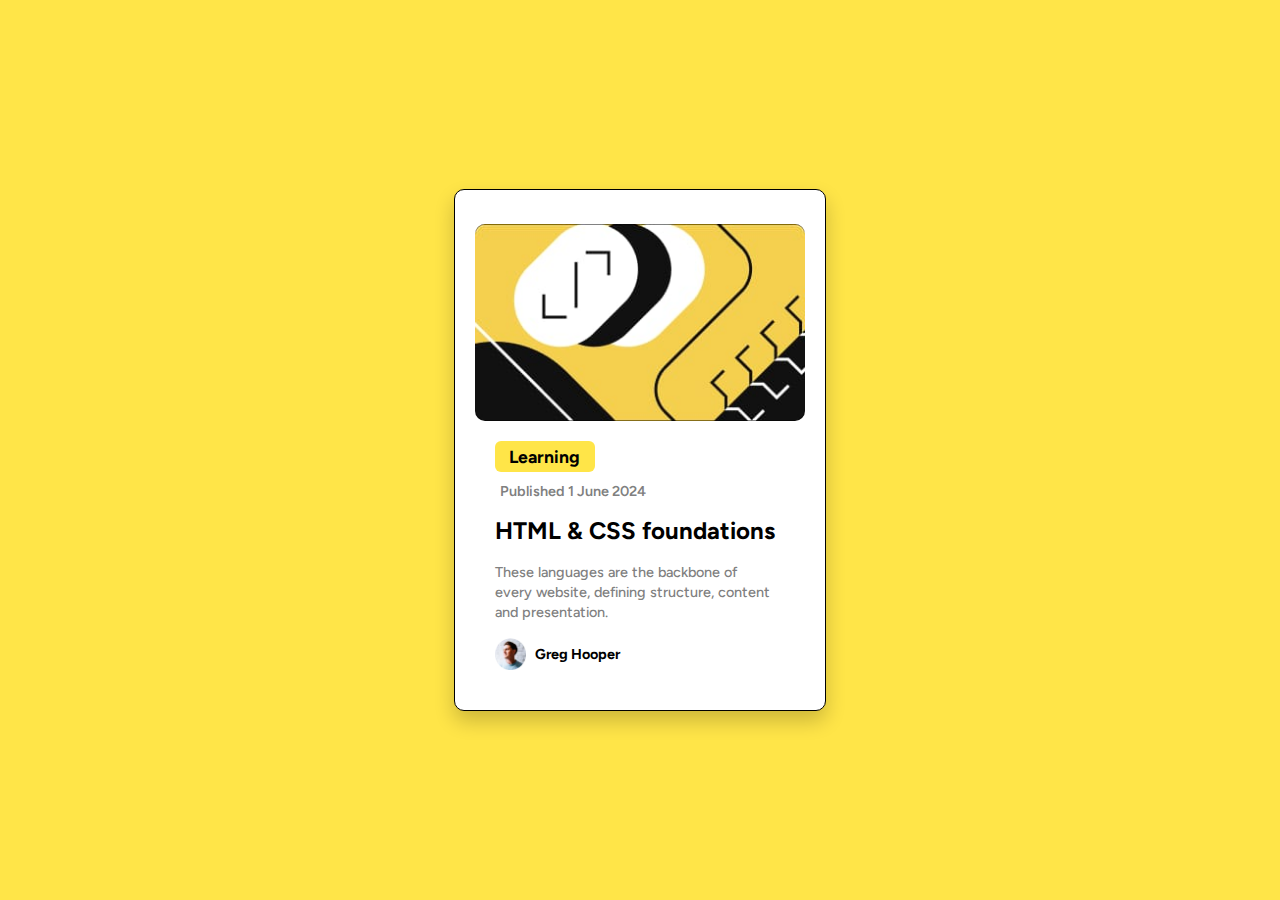
==== blog-preview-card-main/index.html @ 320f531c "Update index.html and style.css" ====
<!DOCTYPE html>
<html lang="en">
<head>
    <meta charset="UTF-8">
    <meta name="viewport" content="width=device-width, initial-scale=1.0">
    <title>Blog Post Card</title>
    <link rel="stylesheet" href="style.css">
    <link rel="preconnect" href="https://fonts.googleapis.com">
<link rel="preconnect" href="https://fonts.gstatic.com" crossorigin>
<link href="https://fonts.googleapis.com/css2?family=Figtree:ital,wght@0,300..900;1,300..900&display=swap" rel="stylesheet">
</head>
<body>
    
        <div class="main">
            <div class="post">
                <img src="blog-post.jpg" alt="" class="blog-img">
            </div>

            
           <div class="contain">
            <p class="topic">Learning</p>
           </div>

           <div class="on">
            <p class="date">Published 1 June 2024</p>
           </div>

           <div class="go">
            <p class="code">HTML & CSS foundations</p>
           </div>

           <div class="cont">
            <p class="content">These languages are the backbone of every website, defining structure, content and presentation.</p>
           </div>

          <div class="author">
            <img src="/blog-preview-card-main/Extra/assets/images/image-avatar.webp" alt="" class="fevikon">
            <p class="name">Greg Hooper</p>
          </div>
        
        </div>
    
</body>
</html>
---- blog-preview-card-main/style.css ----
*{
    margin: 0px;
    padding: 0px;
    font-family: 'figtree', sans-serif;
    box-sizing: border-box;
    
}

body{
    background-color: #FFE548;
    height: 100vh;
    width: 100%;
    display: flex;
    padding: 20px;
    justify-content: center;
    align-items: center;
}

.main{
    background-color: #ffffff;
    max-width: 600px;
    width: 30%;
    border-radius: 10px;
    display:flex;
    flex-direction: column;
    border: 1px solid  black;
    box-shadow: 0px 10px 20px rgba(0, 0, 0, 0.2);
    padding: 20px;

}

.post{
    display: flex;
    justify-content: center;
    align-items: center;
    margin-top: 4%;
}

.blog-img{
    width: 350px;
    max-width: 100%;
    border-radius: 10px;
    
}

.contain{
    background-color: #FFE548 ;
    border-radius: 6px ; 
    max-width: 100px; 
    width: 80%;
    margin: 6%;
    text-align: center;
    margin-bottom: 3%;
}

.topic{
  font-weight: 700;
  font-size: 1.1rem;
  padding: 5%;
  

}

.on{
    max-width: 200px;
    width: 80%;
    text-align: center;
    padding-left: 5%;
    padding: 0%;
    margin-left: 1%;
}

.date{
    color: grey;
    width: 87%;
    font-size: 0.9rem;
    font-weight: 600;
    padding-left: 8%;
    
}

.go{
    max-width: 300px;
    padding-left: 6%;
    margin-top: 5%;
}

.code{
        font-size: 1.5rem;
        font-weight: 700;


}

.cont{
    margin: 5% 5% 5% 6%;
    max-width: 350px;
    width: 85%;
    
}

.content{
    color: grey;
    font-size: 0.9rem;
    font-weight: 500;
    line-height: 20px;
}

.author{
    display: flex;
    align-items: center;
    margin-left: 6%;
    padding-bottom: 6%;
    
}

.fevikon{
    max-width: 50px;
    width: 10%;
}

.name{
    margin-left: 3%;
    font-size: 0.9rem;
    font-weight: 700;
}

@media (max-width: 768px) {
    .main {
        width: 90%;
        padding: 15px;
    }

    .topic, .code {
        font-size: 1.2rem;
    }

    .date, .content, .name {
        font-size: 0.8rem;
    }

    .blog-img {
        max-width: 100%;
    }
}

@media (max-width: 480px) {
    .main {
        width: 100%;
        padding: 10px;
    }

    .topic, .code {
        font-size: 1rem;
    }

    .date, .content, .name {
        font-size: 0.7rem;
    }

    .contain, .on, .go, .cont, .author {
        margin: 5% 0;
    }

    .author {
        flex-direction: column;
    }

    .name {
        margin-left: 0;
        margin-top: 5px;
    }

    .fevikon {
        width: 40px;
    }
}
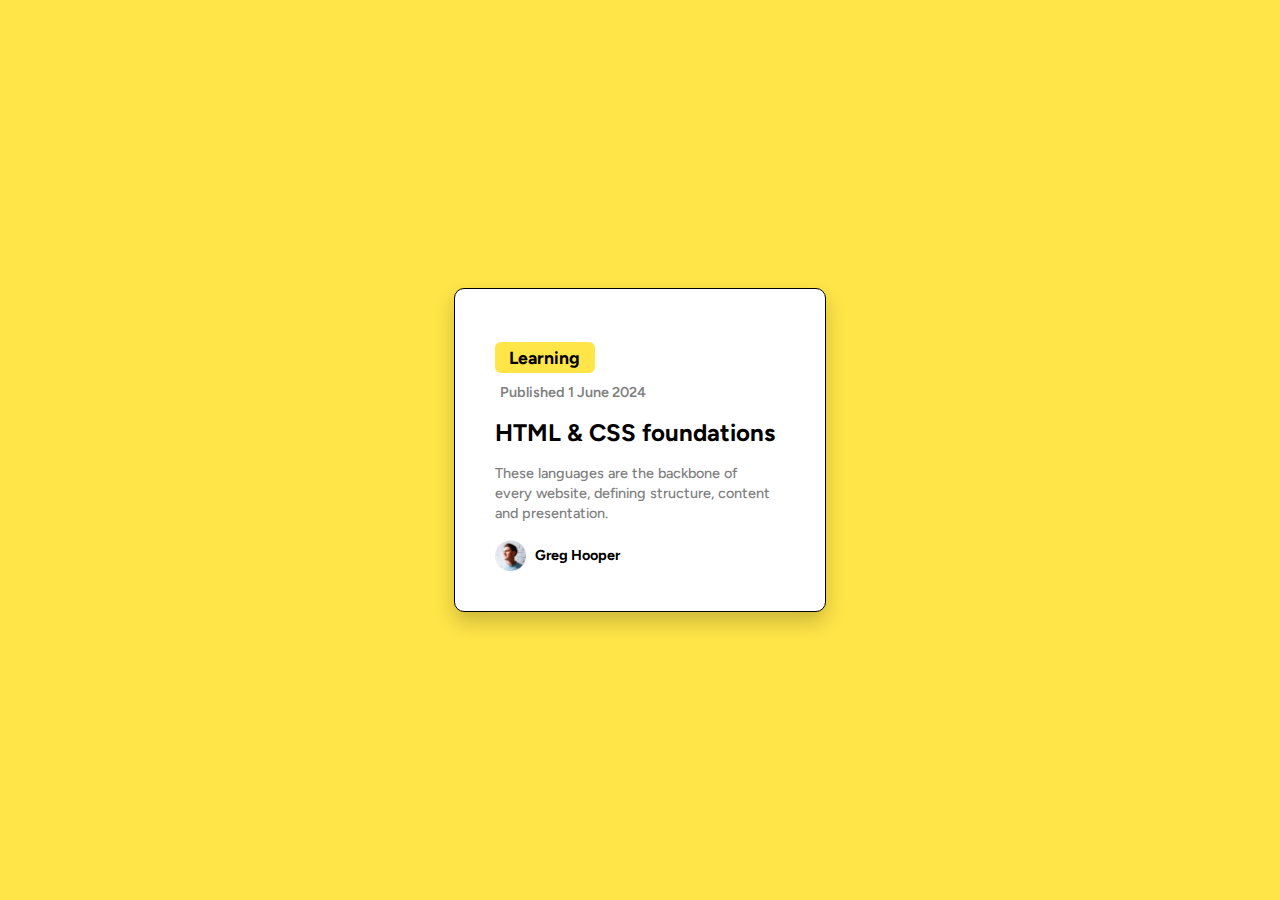
==== commit ab0cf2e5: "Update index.html blog-post.jpg" ====
--- a/blog-preview-card-main/index.html
+++ b/blog-preview-card-main/index.html
@@ -13,7 +13,7 @@
     
         <div class="main">
             <div class="post">
-                <img src="blog-post.jpg" alt="" class="blog-img">
+                <img src="/blog-preview-card-main/Extra/design/blog-post.jpg" alt="" class="blog-img">
             </div>
 
             
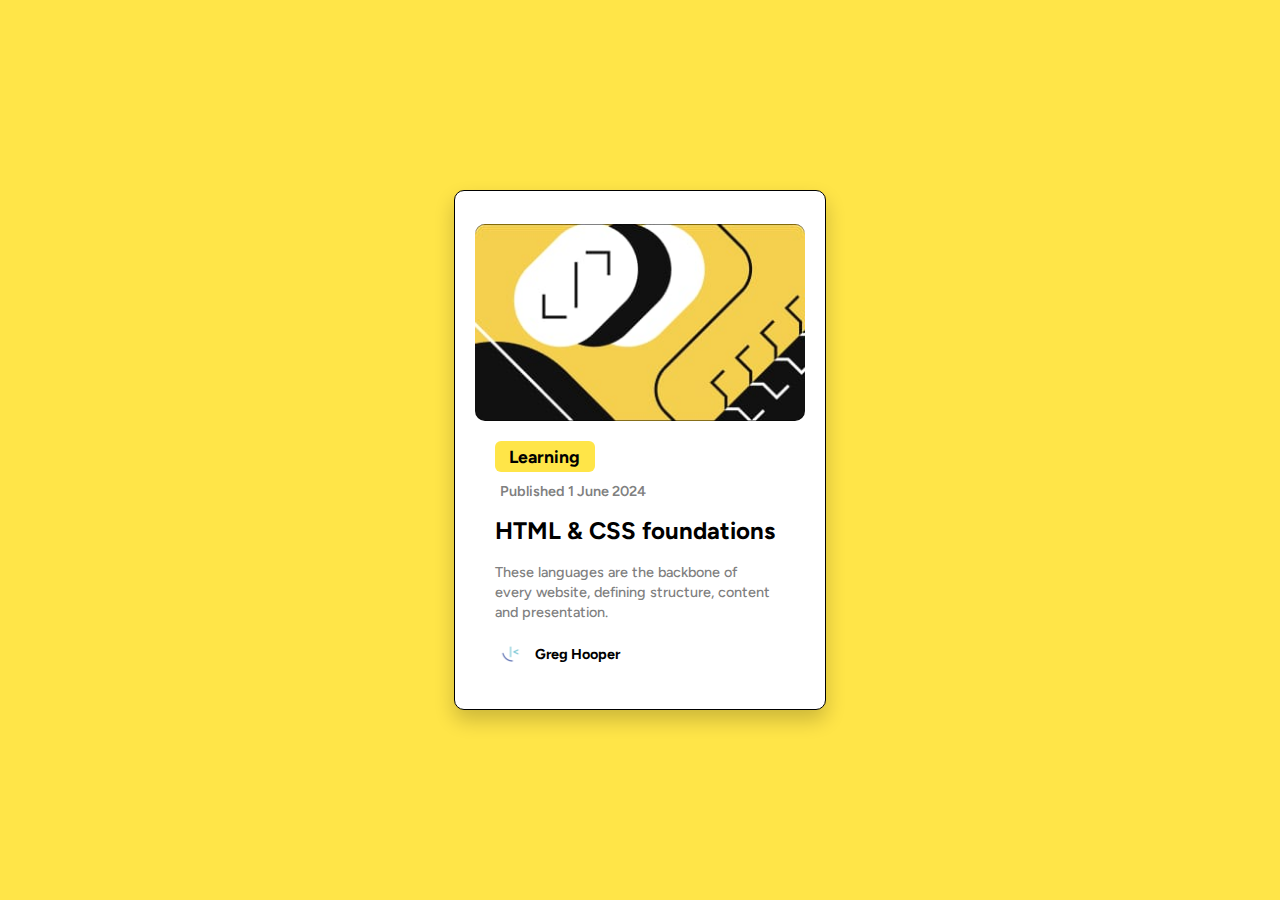
==== commit 5824a548: "Update index.html" ====
--- a/blog-preview-card-main/index.html
+++ b/blog-preview-card-main/index.html
@@ -13,7 +13,7 @@
     
         <div class="main">
             <div class="post">
-                <img src="/blog-preview-card-main/Extra/design/blog-post.jpg" alt="" class="blog-img">
+                <img src="blog-post.jpg" alt="" class="blog-img">
             </div>
 
             
@@ -34,7 +34,7 @@
            </div>
 
           <div class="author">
-            <img src="/blog-preview-card-main/Extra/assets/images/image-avatar.webp" alt="" class="fevikon">
+            <img src="/blog-preview-card-main/Extra/assets/images/favicon-32x32.png" alt="" class="fevikon">
             <p class="name">Greg Hooper</p>
           </div>
         
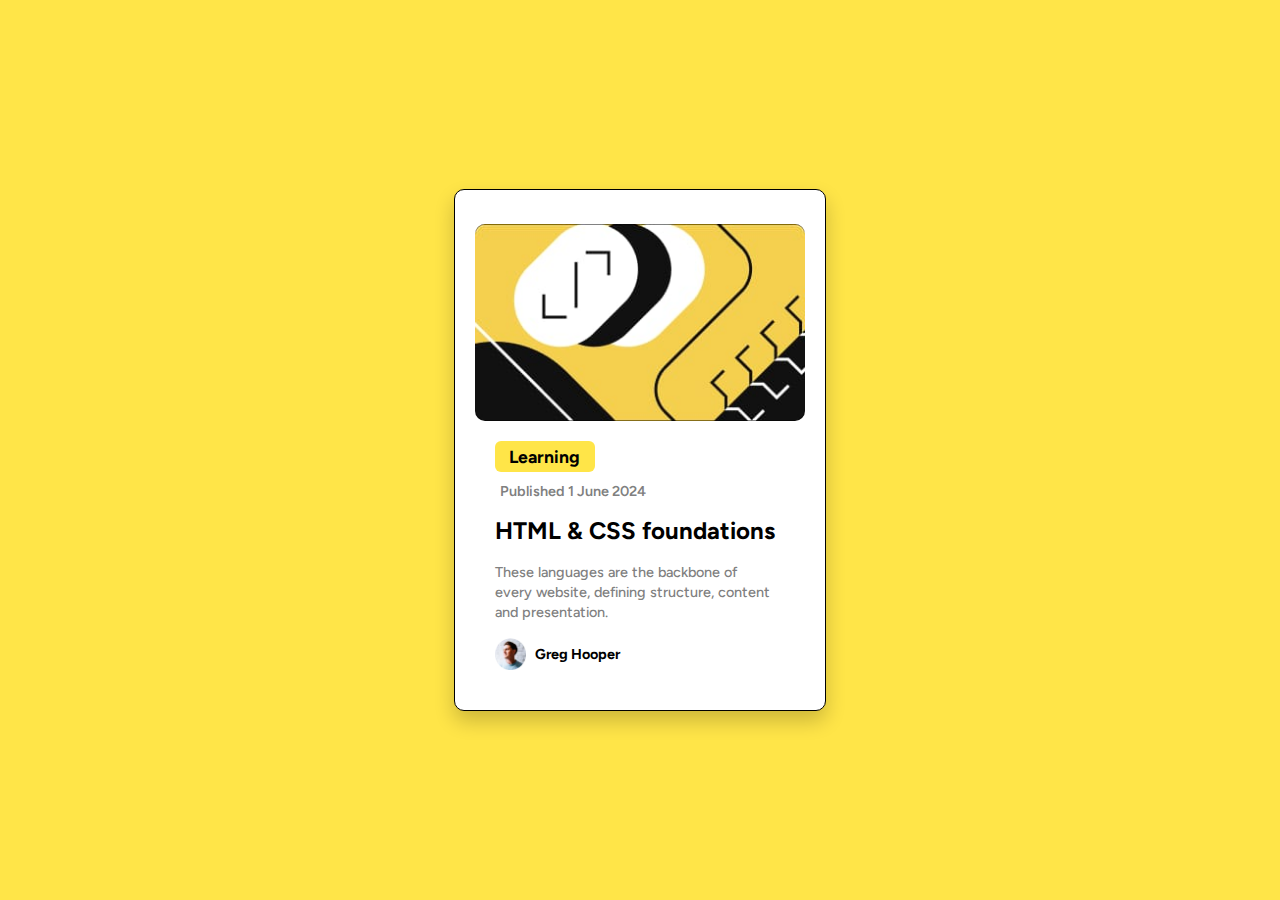
==== commit 327ebb01: "Update index.html" ====
--- a/blog-preview-card-main/index.html
+++ b/blog-preview-card-main/index.html
@@ -34,7 +34,7 @@
            </div>
 
           <div class="author">
-            <img src="/blog-preview-card-main/Extra/assets/images/favicon-32x32.png" alt="" class="fevikon">
+            <img src="/blog-preview-card-main/Extra/assets/images/image-avatar.webp" alt="" class="fevikon">
             <p class="name">Greg Hooper</p>
           </div>
         
